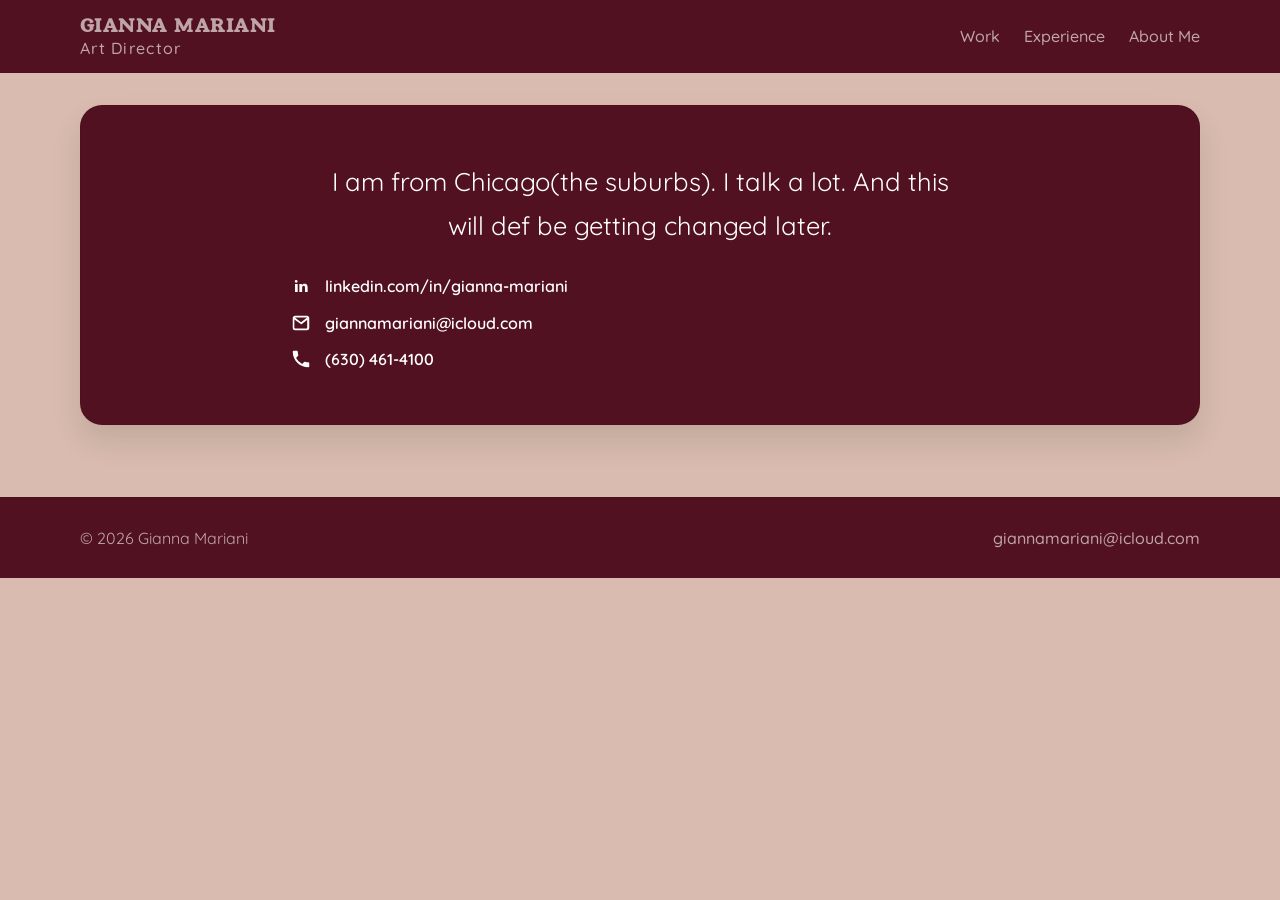
==== about-me.html @ 4737c0e6 "Initial portfolio site" ====
<!DOCTYPE html>
<html lang="en">
  <head>
    <meta charset="UTF-8" />
    <meta name="viewport" content="width=device-width, initial-scale=1.0" />
    <title>About Me | Gianna Mariani</title>
    <link rel="preconnect" href="https://fonts.googleapis.com">
    <link rel="preconnect" href="https://fonts.gstatic.com" crossorigin>
    <link href="https://fonts.googleapis.com/css2?family=Young+Serif&display=swap" rel="stylesheet">
    <link href="https://fonts.googleapis.com/css2?family=Quicksand:wght@400;500;600;700&display=swap" rel="stylesheet">
    <link rel="stylesheet" href="style.css" />
  </head>
  <body>
    <header class="site-header">
      <div class="container nav">
        <div class="brand-block">
          <p class="brand brand-title">Gianna Mariani</p>
          <p class="brand-role">Art Director</p>
        </div>

        <nav class="menu">
          <a class="menu-link" href="index.html#work">Work</a>
          <a class="menu-link" href="experience.html">Experience</a>
          <a class="menu-link" href="about-me.html">About Me</a>
        </nav>
      </div>
    </header>

    <main>
      <section class="experience-page container">
        <div class="experience-panel">
          <div class="about-content">
            <p class="about-copy">I am from Chicago(the suburbs). I talk a lot. And this will def be getting changed later.</p>

            <div class="contact-list">
              <a class="contact-row" href="https://www.linkedin.com/in/gianna-mariani" target="_blank" rel="noreferrer">
                <svg viewBox="0 0 24 24" aria-hidden="true">
                  <path d="M6.94 8.5A1.56 1.56 0 1 1 6.94 5.4a1.56 1.56 0 0 1 0 3.1ZM5.5 9.8h2.9v8.7H5.5V9.8Zm4.7 0h2.78v1.19h.04c.39-.74 1.34-1.52 2.75-1.52 2.94 0 3.48 1.93 3.48 4.44v4.62h-2.9v-4.33c0-1.03-.02-2.36-1.44-2.36-1.45 0-1.67 1.13-1.67 2.29v4.4H10.2V9.8Z"/>
                </svg>
                <span>linkedin.com/in/gianna-mariani</span>
              </a>

              <a class="contact-row" href="mailto:giannamariani@icloud.com">
                <svg viewBox="0 0 24 24" aria-hidden="true">
                  <path d="M3 6.75A2.75 2.75 0 0 1 5.75 4h12.5A2.75 2.75 0 0 1 21 6.75v10.5A2.75 2.75 0 0 1 18.25 20H5.75A2.75 2.75 0 0 1 3 17.25V6.75Zm2.27-.75 6.73 5.3 6.73-5.3H5.27Zm13.98 2.24-6.27 4.94a1 1 0 0 1-1.2 0L4.75 8.24v9.01c0 .41.34.75.75.75h12.5c.41 0 .75-.34.75-.75V8.24Z"/>
                </svg>
                <span>giannamariani@icloud.com</span>
              </a>
                <a class="contact-row" href="tel:+16304614100">
                    <svg viewBox="0 0 24 24" aria-hidden="true">
                        <path
                            d="M6.62 10.79a15.46 15.46 0 0 0 6.59 6.59l2.2-2.2a1 1 0 0 1 1.02-.24c1.12.37 2.33.57 3.57.57a1 1 0 0 1 1 1V20a1 1 0 0 1-1 1C10.61 21 3 13.39 3 4a1 1 0 0 1 1-1h3.5a1 1 0 0 1 1 1c0 1.25.2 2.45.57 3.57a1 1 0 0 1-.25 1.02l-2.2 2.2Z" />
                    </svg>

                    <span>(630) 461-4100</span>
                </a>
</div>
</div>
</div>
</section>
</main>

    <footer class="site-footer" id="contact">
      <div class="container footer-inner">
        <p>© 2026 Gianna Mariani</p>
        <a href="mailto:giannamariani@icloud.com">giannamariani@icloud.com</a>
      </div>
    </footer>
  </body>
</html>
---- style.css ----
:root {
  --bg: #d9bcaf;
  --panel: #ffffff;
  --text: #171717;
  --muted: #5c5c5c;
  --accent: #5a4244;
  --accent-soft: #fef3c7;
  --line: rgba(23, 23, 23, 0.08);
  --shadow: 0 20px 45px rgba(15, 23, 42, 0.08);
}

* {
  box-sizing: border-box;
}

html {
  scroll-behavior: smooth;
}

h1,
.brand {
  font-family: "Young Serif", serif;
}

h1 {
  color: #016e61;
}
h2{
    color: #016e61;
}
p {
  color: #08665d;
}

body {
  margin: 0;
  font-family: "Quicksand", sans-serif;
  background-color: var(--bg);
  color: var(--text);
}

img {
  display: block;
  width: 100%;
}

.container {
  width: min(1120px, calc(100% - 32px));
  margin: 0 auto;
}

.site-header {
  position: sticky;
  top: 0;
  z-index: 10;
  background: #511121;
  color: #bfa5a8;
  /* backdrop-filter: blur(8px); */
  border-bottom: 1px solid var(--line);
}

.nav {
  display: flex;
  align-items: center;
  justify-content: space-between;
  min-height: 72px;
  gap: 1.5rem;
}

.brand-block {
  display: flex;
  flex-direction: column;
  justify-content: center;
  align-items: flex-start;
}

.brand {
  font-size: 1.15rem;
  font-weight: 800;
  letter-spacing: 0.08em;
  text-transform: uppercase;
  margin: 0;
}

.brand-title {
  font-size: 1.15rem;
  font-weight: 800;
  letter-spacing: 0.08em;
  text-transform: uppercase;
  margin: 0;
  font-family: "Young Serif", serif;
  color: #bfa5a8;
}

.brand-role {
  margin: 0;
  font-size: 1rem;
  line-height: 1.2;
  letter-spacing: 0.08em;
  text-transform: none;
  color: #bfa5a8;
  font-family: "Quicksand", sans-serif;
  font-weight: 500;
}

.menu {
  margin-left: auto;
  display: flex;
  gap: 1.5rem;
  align-items: center;
}

.menu a,
.site-footer a {
  color: #bfa5a8;
  text-decoration: none;
  font-weight: 500;
  transition: color 0.2s ease;
}

.menu a:hover,
.site-footer a:hover {
  color: #016e61;
}

.hero {
  display: grid;
  grid-template-columns: 1.1fr 0.9fr;
  align-items: center;
  gap: 3rem;
  padding: 5rem 0 3.5rem;
}

.eyebrow {
  margin: 0 0 1rem;
  font-size: 0.8rem;
  letter-spacing: 0.18em;
  text-transform: uppercase;
  font-weight: 700;
  color: var(--accent);
}


.hero-copy h1 {
  margin: 0;
  font-size: clamp(2.8rem, 5vw, 5rem);
  line-height: 0.95;
  letter-spacing: -0.06em;
  color: #283d3b
}

.lead {
  margin-top: 1.25rem;
  max-width: 560px;
  font-size: 1.08rem;
  line-height: 1.7;
  color: #095f56;
}

.actions {
  display: flex;
  flex-wrap: wrap;
  gap: 1rem;
  margin-top: 2rem;
}

.primary-btn,
.secondary-btn {
  display: inline-flex;
  align-items: center;
  justify-content: center;
  min-height: 48px;
  padding: 0 1.3rem;
  border-radius: 999px;
  text-decoration: none;
  font-weight: 600;
  transition: transform 0.2s ease, box-shadow 0.2s ease;
}

.primary-btn {
  background: var(--text);
  color: #fff;
  box-shadow: var(--shadow);
}

.secondary-btn {
  background: rgba(23, 23, 23, 0.04);
  border: 1px solid var(--line);
  color: var(--text);
}

.primary-btn:hover,
.secondary-btn:hover {
  transform: translateY(-1px);
}

.hero-media {
  display: flex;
  justify-content: center;
}

.image-frame {
  position: relative;
  width: min(100%, 520px);
  border-radius: 28px;
  overflow: hidden;
  background: var(--panel);
  box-shadow: var(--shadow);
}

.image-frame::before {
  content: "";
  position: absolute;
  inset: 16px auto auto 16px;
  width: 90px;
  height: 90px;
  background: rgba(255, 255, 255, 0.45);
  border-radius: 50%;
  filter: blur(5px);
}

.image-frame img {
  height: 620px;
  object-fit: cover;
}

.gallery {
  padding: 1rem 0 4.5rem;
}

.experience-page {
  padding: 2rem 0 4.5rem;
}

.experience-panel {
  background: #511121;
  border: 1px solid var(--line);
  border-radius: 22px;
  box-shadow: 0 16px 30px rgba(22, 22, 22, 0.12);
  min-height: 320px;
  display: flex;
  align-items: center;
  justify-content: center;
  padding: 2rem;
}

.experience-panel p {
  margin: 0;
  color: #ffffff;
  font-family: "Quicksand", sans-serif;
  font-size: clamp(1.2rem, 2vw, 2rem);
  text-align: center;
}

.about-content {
  width: min(700px, 100%);
  display: flex;
  flex-direction: column;
  align-items: center;
  gap: 1.75rem;
}

.about-copy {
  max-width: 620px;
  line-height: 1.7;
  font-size: clamp(1.15rem, 2vw, 1.8rem);
  text-align: center;
}

.contact-list {
  display: flex;
  flex-direction: column;
  align-items: flex-start;
  gap: 0.9rem;
  width: 100%;
}

.contact-row {
  display: inline-flex;
  align-items: center;
  gap: 0.8rem;
  color: #ffffff;
  text-decoration: none;
  font-family: "Quicksand", sans-serif;
  font-size: 1rem;
  font-weight: 600;
  transition: opacity 0.2s ease;
}

.contact-row:hover {
  opacity: 0.8;
}

.contact-row svg {
  width: 22px;
  height: 22px;
  fill: currentColor;
  flex-shrink: 0;
}

.section-heading {
  margin-bottom: 2rem;
}

.section-heading h2 {
  margin: 0;
  font-size: clamp(2rem, 3vw, 2.8rem);
  letter-spacing: -0.05em;
  color: #016e61;
}

.card-grid {
  display: grid;
  grid-template-columns: repeat(3, minmax(0, 1fr));
  gap: 2rem;
}

.card {
  background: #511121;
  border: 1px solid var(--line);
  border-radius: 22px;
  overflow: hidden;
  box-shadow: 0 16px 30px rgba(22, 22, 22, 0.12);
  transform: scale(1.02);
  transition: transform 0.25s ease, box-shadow 0.25s ease;
  cursor: pointer;
}

.card:hover {
  transform: scale(1.05) rotate(-1deg);
  box-shadow: 0 22px 38px rgba(22, 22, 22, 0.18);
}

.card-image {
  width: 100%;
  height: 320px;
  object-fit: cover;
}

.card-body {
  padding: 1.2rem 1.1rem 1.4rem;
}

.young-serif-regular {
  font-family: "Quicksand", sans-serif;
  font-weight: 400;
  font-style: normal;
}

.card-title {
  margin: 0 0 0.3rem;
  font-size: 1.1rem;
  color: #ffffff;
  font-family: "Young Serif", serif;
}

.card-caption {
  margin: 0;
  color: #ffffff;
  line-height: 1.6;
  font-size: 0.96rem;
  font-family: "Quicksand", sans-serif;
}

.project-modal {
  position: fixed;
  inset: 0;
  background: rgba(17, 17, 17, 0.72);
  display: none;
  align-items: center;
  justify-content: center;
  padding: 24px;
  z-index: 1000;
}

.project-modal.active {
  display: flex;
}

.modal-content {
  position: relative;
  width: min(820px, 100%);
  background: #fff;
  border-radius: 24px;
  overflow: hidden;
  box-shadow: 0 30px 60px rgba(0, 0, 0, 0.25);
}

.modal-content img {
  width: 100%;
  max-height: 65vh;
  object-fit: cover;
}

.modal-copy {
  padding: 1.5rem 1.5rem 1.8rem;
}

.modal-copy h2 {
  margin: 0 0 0.5rem;
  color: #511121;
  font-family: "Young Serif", serif;
}

.modal-copy p {
  margin: 0;
  color: #08665d;
  font-family: "Quicksand", sans-serif;
  line-height: 1.6;
}

.close-modal {
  position: absolute;
  top: 14px;
  right: 14px;
  width: 38px;
  height: 38px;
  border: none;
  border-radius: 50%;
  background: rgba(255, 255, 255, 0.9);
  color: #511121;
  font-size: 1.8rem;
  cursor: pointer;
}

body.modal-open {
  overflow: hidden;
}

.site-footer {
  border-top: 1px solid var(--line);
  background: #511121;
  color: #bfa5a8;
}

.footer-inner {
  display: flex;
  justify-content: space-between;
  align-items: center;
  min-height: 80px;
  gap: 1rem;
}

.footer-inner p {
  margin: 0;
  color: #bfa5a8;
}

.site-footer a {
  color: #bfa5a8;
}

@media (max-width: 820px) {
  .hero {
    grid-template-columns: 1fr;
    padding-top: 4rem;
  }

  .card-grid {
    grid-template-columns: 1fr;
  }

  .image-frame img {
    height: 420px;
  }
}

@media (max-width: 540px) {
  .nav {
    flex-direction: column;
    justify-content: center;
    gap: 0.75rem;
    padding: 1rem 0;
  }

  .menu {
    gap: 1rem;
    flex-wrap: wrap;
    justify-content: center;
  }

  .menu-link{
    color: #bfa5a8;
  }

  .hero-copy h1 {
    line-height: 1.05;
  }

  .footer-inner {
    flex-direction: column;
    justify-content: center;
    text-align: center;
    padding: 1rem 0;
  }
}
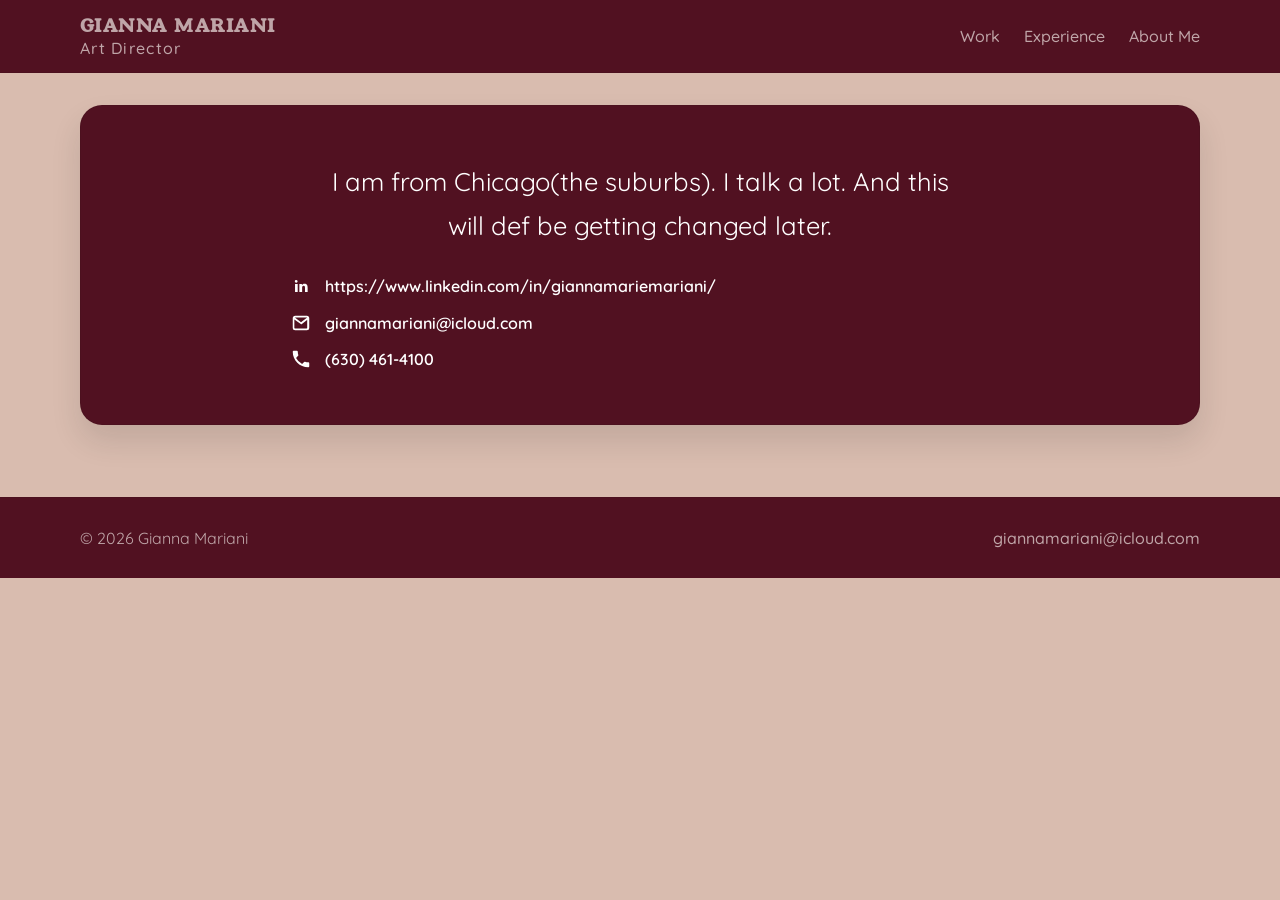
==== commit f7b8a99f: "Fix LinkedIn link in about-me.html Updated LinkedIn URL in the contact list." ====
--- a/about-me.html
+++ b/about-me.html
@@ -33,11 +33,11 @@
             <p class="about-copy">I am from Chicago(the suburbs). I talk a lot. And this will def be getting changed later.</p>
 
             <div class="contact-list">
-              <a class="contact-row" href="https://www.linkedin.com/in/gianna-mariani" target="_blank" rel="noreferrer">
+              <a class="contact-row" href="https://www.linkedin.com/in/giannamariemariani/" target="_blank" rel="noreferrer">
                 <svg viewBox="0 0 24 24" aria-hidden="true">
                   <path d="M6.94 8.5A1.56 1.56 0 1 1 6.94 5.4a1.56 1.56 0 0 1 0 3.1ZM5.5 9.8h2.9v8.7H5.5V9.8Zm4.7 0h2.78v1.19h.04c.39-.74 1.34-1.52 2.75-1.52 2.94 0 3.48 1.93 3.48 4.44v4.62h-2.9v-4.33c0-1.03-.02-2.36-1.44-2.36-1.45 0-1.67 1.13-1.67 2.29v4.4H10.2V9.8Z"/>
                 </svg>
-                <span>linkedin.com/in/gianna-mariani</span>
+                <span>https://www.linkedin.com/in/giannamariemariani/</span>
               </a>
 
               <a class="contact-row" href="mailto:giannamariani@icloud.com">
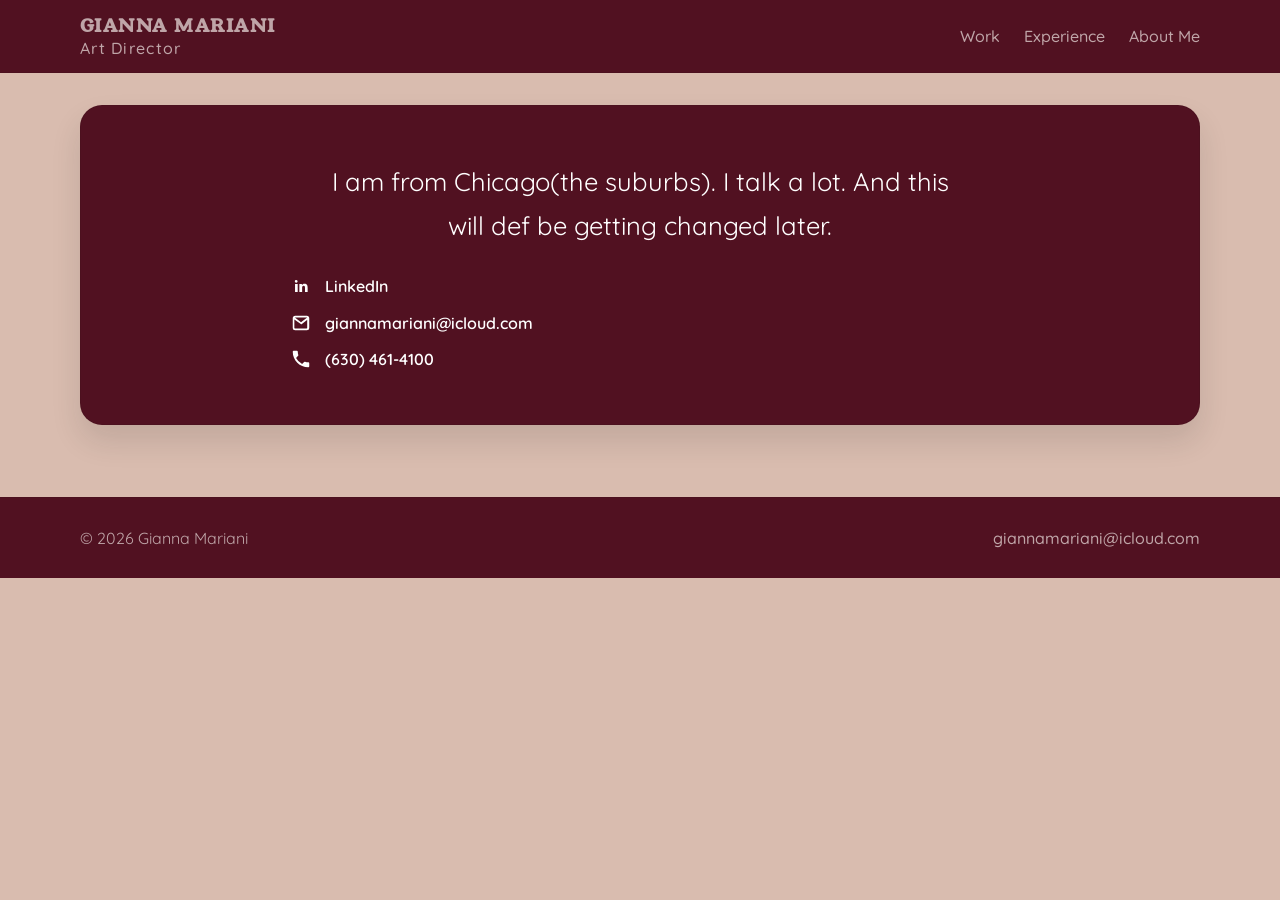
==== commit 1c190097: "Change LinkedIn URL display text Updated LinkedIn link text to 'LinkedIn' for clarity." ====
--- a/about-me.html
+++ b/about-me.html
@@ -37,7 +37,7 @@
                 <svg viewBox="0 0 24 24" aria-hidden="true">
                   <path d="M6.94 8.5A1.56 1.56 0 1 1 6.94 5.4a1.56 1.56 0 0 1 0 3.1ZM5.5 9.8h2.9v8.7H5.5V9.8Zm4.7 0h2.78v1.19h.04c.39-.74 1.34-1.52 2.75-1.52 2.94 0 3.48 1.93 3.48 4.44v4.62h-2.9v-4.33c0-1.03-.02-2.36-1.44-2.36-1.45 0-1.67 1.13-1.67 2.29v4.4H10.2V9.8Z"/>
                 </svg>
-                <span>https://www.linkedin.com/in/giannamariemariani/</span>
+                <span>LinkedIn</span>
               </a>
 
               <a class="contact-row" href="mailto:giannamariani@icloud.com">
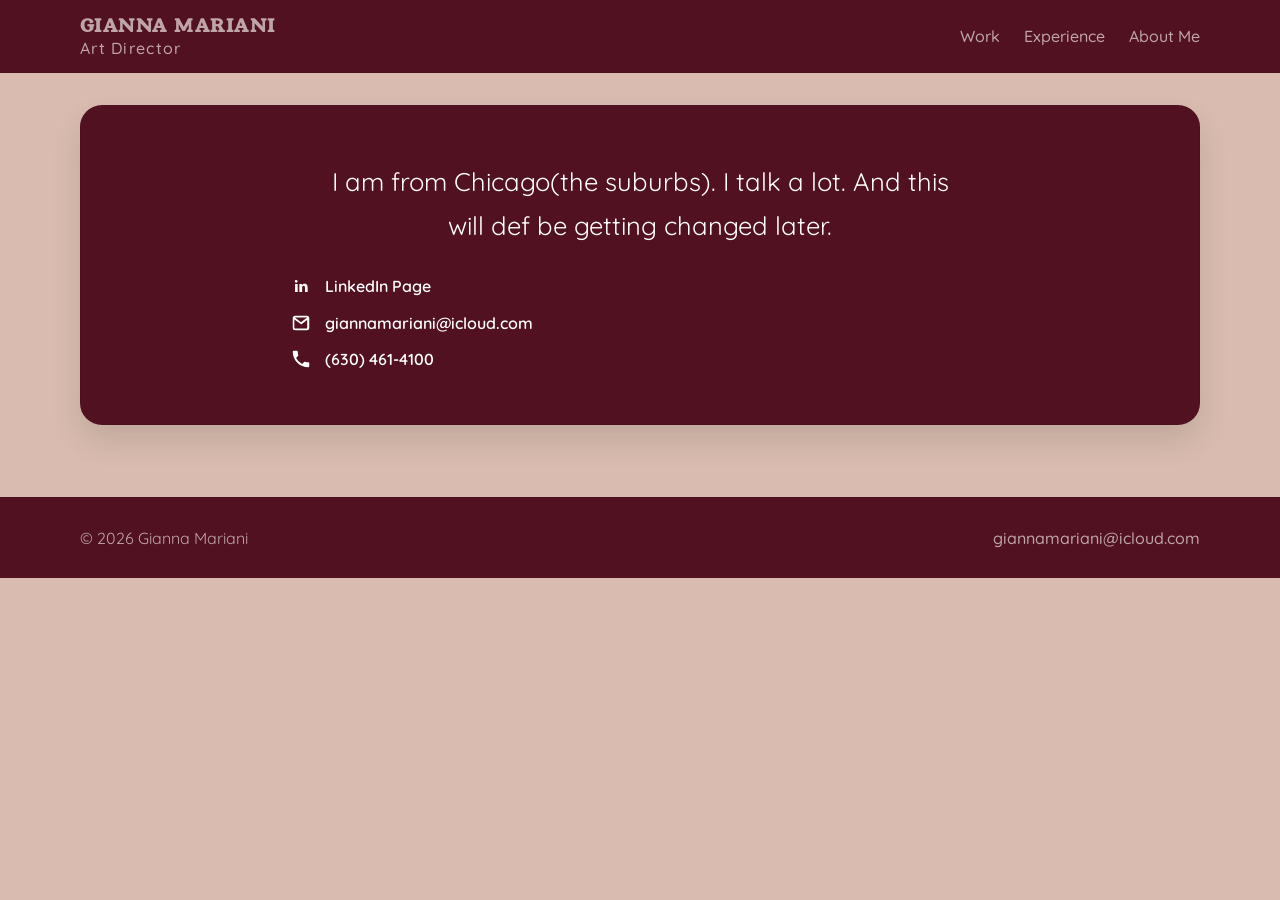
==== commit a0aee429: "Update LinkedIn link text to 'LinkedIn Page'" ====
--- a/about-me.html
+++ b/about-me.html
@@ -37,7 +37,7 @@
                 <svg viewBox="0 0 24 24" aria-hidden="true">
                   <path d="M6.94 8.5A1.56 1.56 0 1 1 6.94 5.4a1.56 1.56 0 0 1 0 3.1ZM5.5 9.8h2.9v8.7H5.5V9.8Zm4.7 0h2.78v1.19h.04c.39-.74 1.34-1.52 2.75-1.52 2.94 0 3.48 1.93 3.48 4.44v4.62h-2.9v-4.33c0-1.03-.02-2.36-1.44-2.36-1.45 0-1.67 1.13-1.67 2.29v4.4H10.2V9.8Z"/>
                 </svg>
-                <span>LinkedIn</span>
+                <span>LinkedIn Page</span>
               </a>
 
               <a class="contact-row" href="mailto:giannamariani@icloud.com">
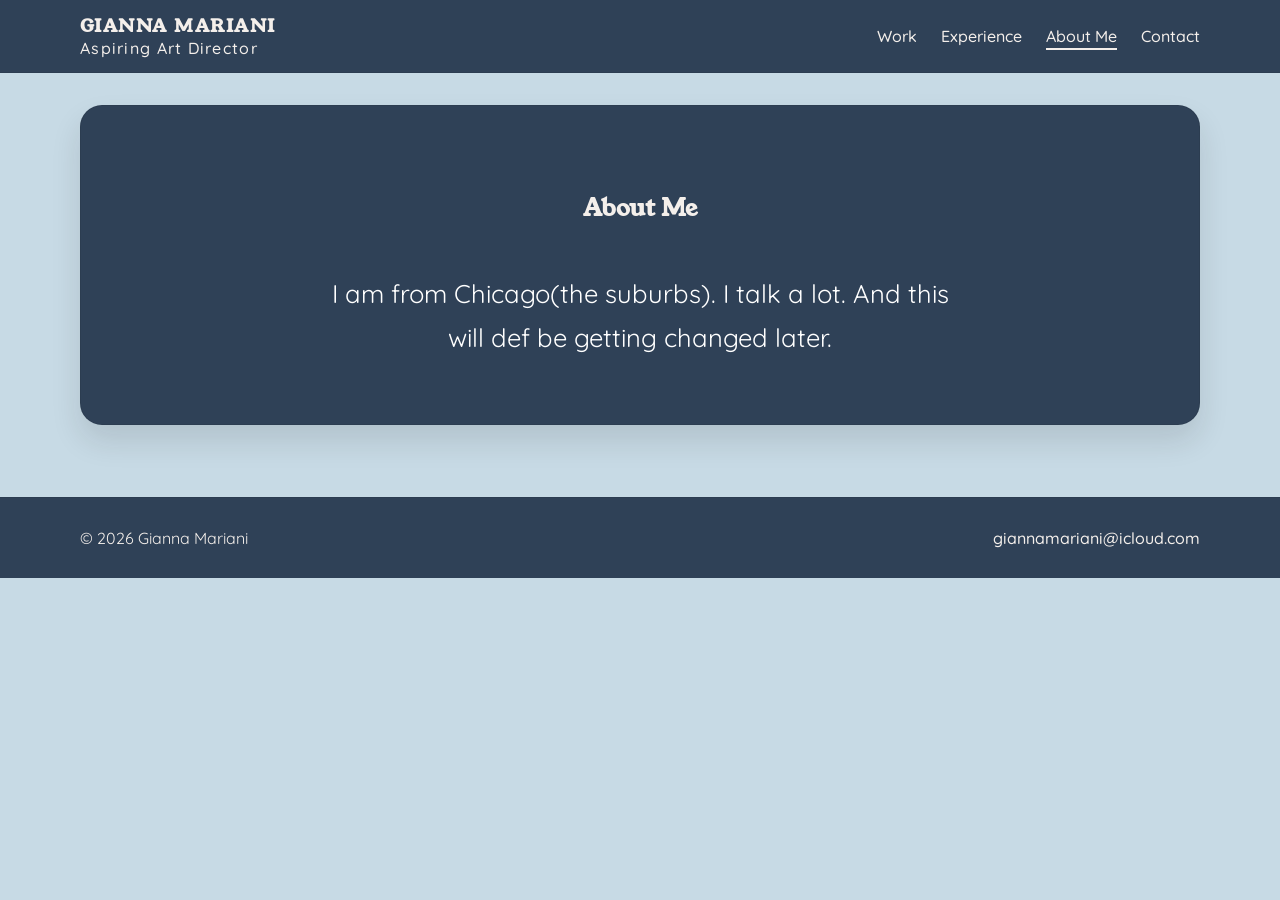
==== commit 76e1b4e7: "Update portfolio campaigns and styling" ====
--- a/about-me.html
+++ b/about-me.html
@@ -15,13 +15,14 @@
       <div class="container nav">
         <div class="brand-block">
           <p class="brand brand-title">Gianna Mariani</p>
-          <p class="brand-role">Art Director</p>
+          <p class="brand-role">Aspiring Art Director</p>
         </div>
 
         <nav class="menu">
           <a class="menu-link" href="index.html#work">Work</a>
           <a class="menu-link" href="experience.html">Experience</a>
-          <a class="menu-link" href="about-me.html">About Me</a>
+          <a class="menu-link" href="about-me.html" aria-current="page">About Me</a>
+          <a class="menu-link" href="contact.html">Contact</a>
         </nav>
       </div>
     </header>
@@ -30,32 +31,9 @@
       <section class="experience-page container">
         <div class="experience-panel">
           <div class="about-content">
+            <h1>About Me</h1>
             <p class="about-copy">I am from Chicago(the suburbs). I talk a lot. And this will def be getting changed later.</p>
-
-            <div class="contact-list">
-              <a class="contact-row" href="https://www.linkedin.com/in/giannamariemariani/" target="_blank" rel="noreferrer">
-                <svg viewBox="0 0 24 24" aria-hidden="true">
-                  <path d="M6.94 8.5A1.56 1.56 0 1 1 6.94 5.4a1.56 1.56 0 0 1 0 3.1ZM5.5 9.8h2.9v8.7H5.5V9.8Zm4.7 0h2.78v1.19h.04c.39-.74 1.34-1.52 2.75-1.52 2.94 0 3.48 1.93 3.48 4.44v4.62h-2.9v-4.33c0-1.03-.02-2.36-1.44-2.36-1.45 0-1.67 1.13-1.67 2.29v4.4H10.2V9.8Z"/>
-                </svg>
-                <span>LinkedIn Page</span>
-              </a>
-
-              <a class="contact-row" href="mailto:giannamariani@icloud.com">
-                <svg viewBox="0 0 24 24" aria-hidden="true">
-                  <path d="M3 6.75A2.75 2.75 0 0 1 5.75 4h12.5A2.75 2.75 0 0 1 21 6.75v10.5A2.75 2.75 0 0 1 18.25 20H5.75A2.75 2.75 0 0 1 3 17.25V6.75Zm2.27-.75 6.73 5.3 6.73-5.3H5.27Zm13.98 2.24-6.27 4.94a1 1 0 0 1-1.2 0L4.75 8.24v9.01c0 .41.34.75.75.75h12.5c.41 0 .75-.34.75-.75V8.24Z"/>
-                </svg>
-                <span>giannamariani@icloud.com</span>
-              </a>
-                <a class="contact-row" href="tel:+16304614100">
-                    <svg viewBox="0 0 24 24" aria-hidden="true">
-                        <path
-                            d="M6.62 10.79a15.46 15.46 0 0 0 6.59 6.59l2.2-2.2a1 1 0 0 1 1.02-.24c1.12.37 2.33.57 3.57.57a1 1 0 0 1 1 1V20a1 1 0 0 1-1 1C10.61 21 3 13.39 3 4a1 1 0 0 1 1-1h3.5a1 1 0 0 1 1 1c0 1.25.2 2.45.57 3.57a1 1 0 0 1-.25 1.02l-2.2 2.2Z" />
-                    </svg>
-
-                    <span>(630) 461-4100</span>
-                </a>
-</div>
-</div>
+          </div>
 </div>
 </section>
 </main>
--- a/style.css
+++ b/style.css
@@ -1,5 +1,5 @@
 :root {
-  --bg: #d9bcaf;
+  --bg: #c7dae5;
   --panel: #ffffff;
   --text: #171717;
   --muted: #5c5c5c;
@@ -23,10 +23,10 @@
 }
 
 h1 {
-  color: #016e61;
+  color: #f4efeb;
 }
 h2{
-    color: #016e61;
+    color: #f4efeb;
 }
 p {
   color: #08665d;
@@ -53,7 +53,7 @@
   position: sticky;
   top: 0;
   z-index: 10;
-  background: #511121;
+  background: #2f4157;
   color: #bfa5a8;
   /* backdrop-filter: blur(8px); */
   border-bottom: 1px solid var(--line);
@@ -89,7 +89,7 @@
   text-transform: uppercase;
   margin: 0;
   font-family: "Young Serif", serif;
-  color: #bfa5a8;
+  color: #f4efeb;
 }
 
 .brand-role {
@@ -98,7 +98,7 @@
   line-height: 1.2;
   letter-spacing: 0.08em;
   text-transform: none;
-  color: #bfa5a8;
+  color: #f4efeb;
   font-family: "Quicksand", sans-serif;
   font-weight: 500;
 }
@@ -110,17 +110,34 @@
   align-items: center;
 }
 
-.menu a,
-.site-footer a {
-  color: #bfa5a8;
+.menu a {
+  color: #f4efeb;
   text-decoration: none;
   font-weight: 500;
   transition: color 0.2s ease;
 }
 
 .menu a:hover,
-.site-footer a:hover {
-  color: #016e61;
+.menu a:focus-visible {
+  color: var(--bg);
+}
+
+.menu a[aria-current] {
+  text-decoration: underline;
+  text-decoration-thickness: 2px;
+  text-underline-offset: 0.35em;
+}
+
+.site-footer a {
+  color: #181457;
+  text-decoration: none;
+  font-weight: 500;
+  transition: color 0.2s ease;
+}
+
+.site-footer a:hover,
+.site-footer a:focus-visible {
+  color: var(--bg);
 }
 
 .hero {
@@ -233,7 +250,7 @@
 }
 
 .experience-panel {
-  background: #511121;
+  background: #2f4157;
   border: 1px solid var(--line);
   border-radius: 22px;
   box-shadow: 0 16px 30px rgba(22, 22, 22, 0.12);
@@ -306,7 +323,25 @@
   margin: 0;
   font-size: clamp(2rem, 3vw, 2.8rem);
   letter-spacing: -0.05em;
-  color: #016e61;
+  color: #f4efeb;
+}
+
+.section-heading h1,
+.section-heading h2 {
+  display: inline-block;
+  padding: 0.35rem 0.65rem;
+  border-radius: 4px;
+  background: #2f4157;
+}
+
+.section-heading h1 {
+  color: #2f4157;
+  background: transparent;
+  padding-left: 0;
+}
+
+.campaign-detail h1 {
+  color: #2f4157;
 }
 
 .card-grid {
@@ -316,14 +351,16 @@
 }
 
 .card {
-  background: #511121;
+  display: block;
+  background: #2f4157;
   border: 1px solid var(--line);
   border-radius: 22px;
   overflow: hidden;
   box-shadow: 0 16px 30px rgba(22, 22, 22, 0.12);
   transform: scale(1.02);
   transition: transform 0.25s ease, box-shadow 0.25s ease;
-  cursor: pointer;
+  color: inherit;
+  text-decoration: none;
 }
 
 .card:hover {
@@ -362,74 +399,104 @@
   font-family: "Quicksand", sans-serif;
 }
 
-.project-modal {
-  position: fixed;
-  inset: 0;
-  background: rgba(17, 17, 17, 0.72);
-  display: none;
+.campaign-detail {
+  padding: 2rem 0 4.5rem;
+}
+
+.campaign-detail h1 {
+  margin: 0 0 1rem;
+}
+
+.campaign-story-panel {
+  max-width: 880px;
+  margin: 0 auto;
+  padding: clamp(1.25rem, 3vw, 2.5rem);
+  border-radius: 8px;
+  background: #2f4157;
+}
+
+.campaign-story-panel p {
+  margin: 0;
+  font-size: 1.1rem;
+  line-height: 1.7;
+  color: #f4efeb;
+}
+
+.campaign-gallery {
+  display: grid;
+  grid-template-columns: minmax(0, 0.9fr) minmax(0, 1.2fr) minmax(0, 0.9fr);
+  align-items: start;
+  gap: clamp(0.75rem, 2vw, 1.75rem);
+  margin: 2rem 0 3rem;
+}
+
+.campaign-artwork {
+  min-width: 0;
+  margin: 0;
+  transition: transform 0.25s ease;
+}
+
+.campaign-artwork:hover {
+  transform: translateY(-6px);
+}
+
+.campaign-artwork img {
+  width: 100%;
+  height: auto;
+  border-radius: 8px;
+  box-shadow: 0 14px 30px rgba(47, 65, 87, 0.16);
+}
+
+.campaign-artwork figcaption {
+  margin-top: 0.65rem;
+  color: #2f4157;
+  font-size: 0.78rem;
+  font-weight: 600;
+  line-height: 1.4;
+}
+
+.campaign-artwork-left {
+  margin-top: 3.5rem;
+}
+
+.campaign-artwork-right {
+  margin-top: 1.5rem;
+}
+
+.campaign-detail-image {
+  margin-bottom: 2rem;
+  max-height: 68vh;
+  object-fit: cover;
+  border-radius: 22px;
+  box-shadow: 0 16px 30px rgba(22, 22, 22, 0.12);
+}
+
+.back-to-work {
+  display: inline-flex;
   align-items: center;
   justify-content: center;
-  padding: 24px;
-  z-index: 1000;
-}
-
-.project-modal.active {
-  display: flex;
-}
-
-.modal-content {
-  position: relative;
-  width: min(820px, 100%);
-  background: #fff;
-  border-radius: 24px;
-  overflow: hidden;
-  box-shadow: 0 30px 60px rgba(0, 0, 0, 0.25);
-}
-
-.modal-content img {
-  width: 100%;
-  max-height: 65vh;
-  object-fit: cover;
-}
-
-.modal-copy {
-  padding: 1.5rem 1.5rem 1.8rem;
-}
-
-.modal-copy h2 {
-  margin: 0 0 0.5rem;
-  color: #511121;
-  font-family: "Young Serif", serif;
-}
-
-.modal-copy p {
-  margin: 0;
-  color: #08665d;
-  font-family: "Quicksand", sans-serif;
-  line-height: 1.6;
-}
-
-.close-modal {
-  position: absolute;
-  top: 14px;
-  right: 14px;
-  width: 38px;
-  height: 38px;
-  border: none;
+  width: 44px;
+  height: 44px;
+  margin-bottom: 1rem;
+  border: 1px solid rgba(47, 65, 87, 0.25);
   border-radius: 50%;
-  background: rgba(255, 255, 255, 0.9);
-  color: #511121;
-  font-size: 1.8rem;
-  cursor: pointer;
-}
-
-body.modal-open {
-  overflow: hidden;
+  color: #2f4157;
+  font-weight: 700;
+  font-size: 1.75rem;
+  line-height: 1;
+  text-decoration: none;
+  transition: background-color 0.2s ease, color 0.2s ease;
+}
+
+.back-to-work:hover,
+.back-to-work:focus-visible {
+  background: #2f4157;
+  color: #f4efeb;
 }
 
 .site-footer {
   border-top: 1px solid var(--line);
-  background: #511121;
+  background: #2f4157;
   color: #bfa5a8;
 }
 
@@ -443,11 +510,11 @@
 
 .footer-inner p {
   margin: 0;
-  color: #bfa5a8;
+  color: #f4efeb;
 }
 
 .site-footer a {
-  color: #bfa5a8;
+  color: #f4efeb;
 }
 
 @media (max-width: 820px) {
@@ -458,6 +525,19 @@
 
   .card-grid {
     grid-template-columns: 1fr;
+  }
+
+  .campaign-gallery {
+    grid-template-columns: minmax(0, 1fr);
+    justify-items: center;
+    gap: 2rem;
+  }
+
+  .campaign-artwork,
+  .campaign-artwork-left,
+  .campaign-artwork-right {
+    width: min(100%, 480px);
+    margin-top: 0;
   }
 
   .image-frame img {
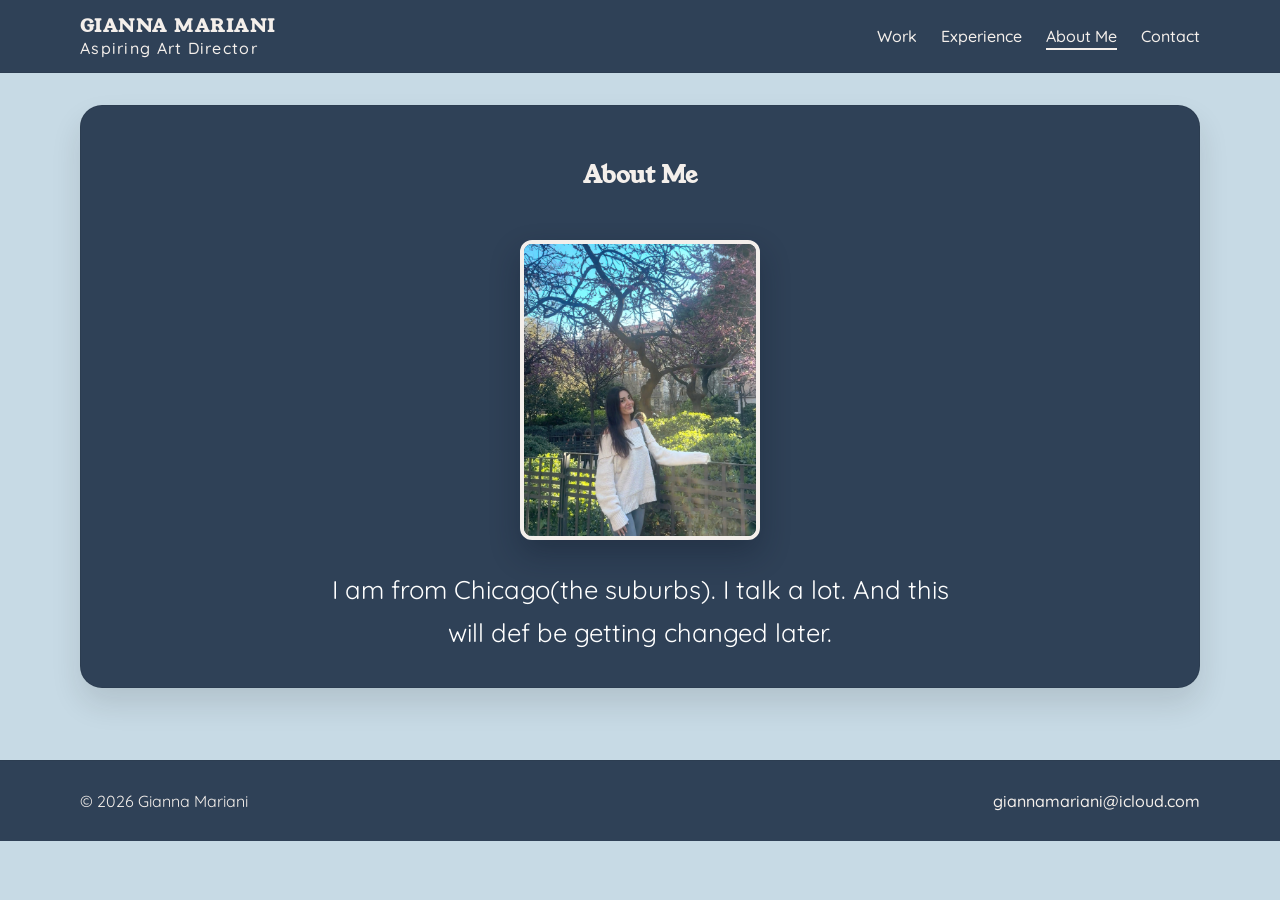
==== commit cda7f5d3: "Add headshot to about page" ====
--- a/about-me.html
+++ b/about-me.html
@@ -32,6 +32,7 @@
         <div class="experience-panel">
           <div class="about-content">
             <h1>About Me</h1>
+            <img class="about-headshot" src="headshot.jpeg" alt="Gianna Mariani outdoors" />
             <p class="about-copy">I am from Chicago(the suburbs). I talk a lot. And this will def be getting changed later.</p>
           </div>
 </div>
--- a/style.css
+++ b/style.css
@@ -282,6 +282,16 @@
   line-height: 1.7;
   font-size: clamp(1.15rem, 2vw, 1.8rem);
   text-align: center;
+}
+
+.about-headshot {
+  width: min(240px, 100%);
+  aspect-ratio: 4 / 5;
+  object-fit: cover;
+  object-position: center 58%;
+  border: 4px solid #f4efeb;
+  border-radius: 12px;
+  box-shadow: 0 14px 30px rgba(12, 22, 36, 0.32);
 }
 
 .contact-list {
@@ -527,6 +537,10 @@
     grid-template-columns: 1fr;
   }
 
+  .card:first-child .card-image {
+    object-position: left center;
+  }
+
   .campaign-gallery {
     grid-template-columns: minmax(0, 1fr);
     justify-items: center;
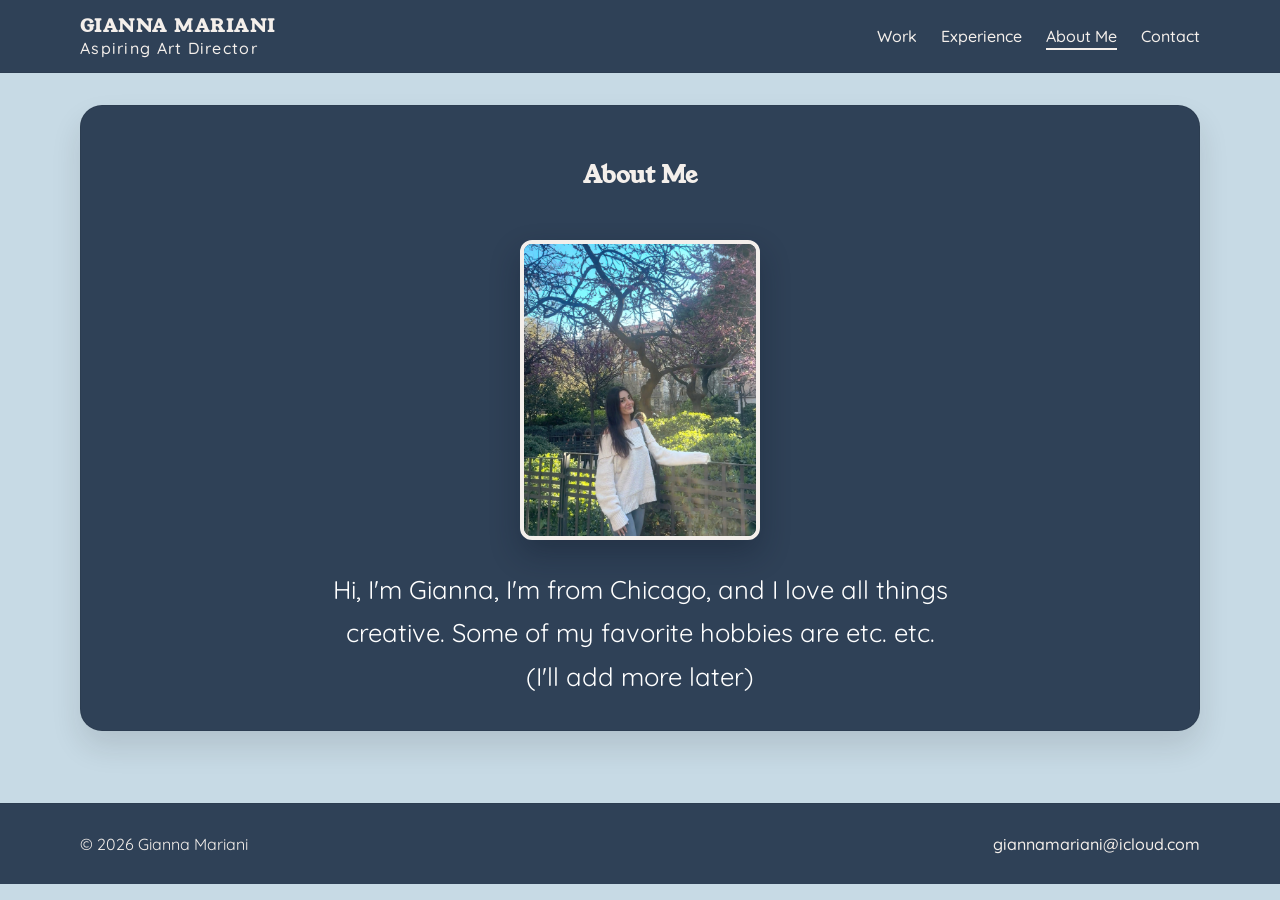
==== commit a348fd6f: "Add experience copy and resume link" ====
--- a/about-me.html
+++ b/about-me.html
@@ -33,7 +33,7 @@
           <div class="about-content">
             <h1>About Me</h1>
             <img class="about-headshot" src="headshot.jpeg" alt="Gianna Mariani outdoors" />
-            <p class="about-copy">I am from Chicago(the suburbs). I talk a lot. And this will def be getting changed later.</p>
+            <p class="about-copy">Hi, I'm Gianna, I'm from Chicago, and I love all things creative. Some of my favorite hobbies are etc. etc. (I'll add more later)</p>
           </div>
 </div>
 </section>
--- a/style.css
+++ b/style.css
@@ -267,6 +267,40 @@
   font-family: "Quicksand", sans-serif;
   font-size: clamp(1.2rem, 2vw, 2rem);
   text-align: center;
+}
+
+.experience-copy {
+  width: min(760px, 100%);
+  display: flex;
+  flex-direction: column;
+  align-items: center;
+  gap: 1rem;
+}
+
+.experience-panel p.experience-note {
+  font-size: 1rem;
+}
+
+.experience-resume-link {
+  display: inline-flex;
+  align-items: center;
+  gap: 0.55rem;
+  color: #f4efeb;
+  font-size: 1rem;
+  font-weight: 600;
+  text-decoration: none;
+  transition: color 0.2s ease;
+}
+
+.experience-resume-link:hover,
+.experience-resume-link:focus-visible {
+  color: var(--bg);
+}
+
+.experience-resume-link svg {
+  width: 20px;
+  height: 20px;
+  fill: currentColor;
 }
 
 .about-content {
